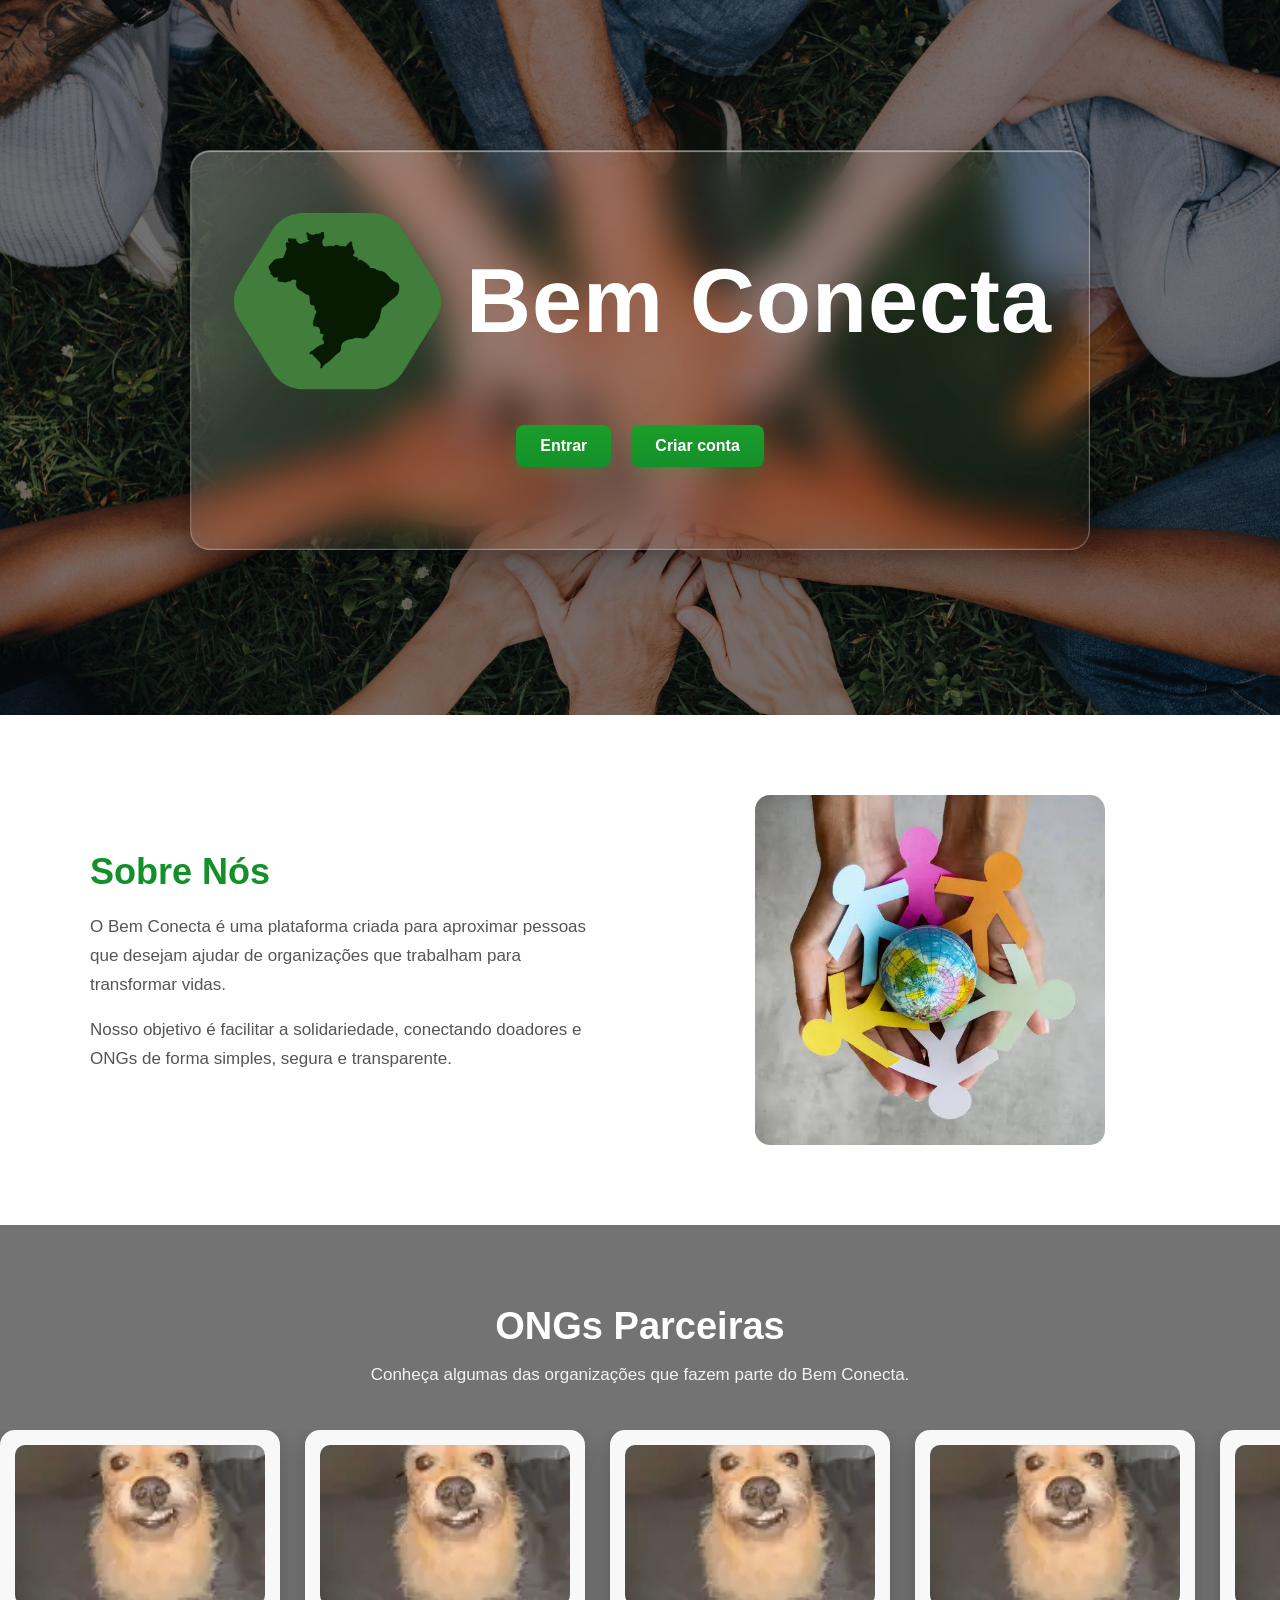
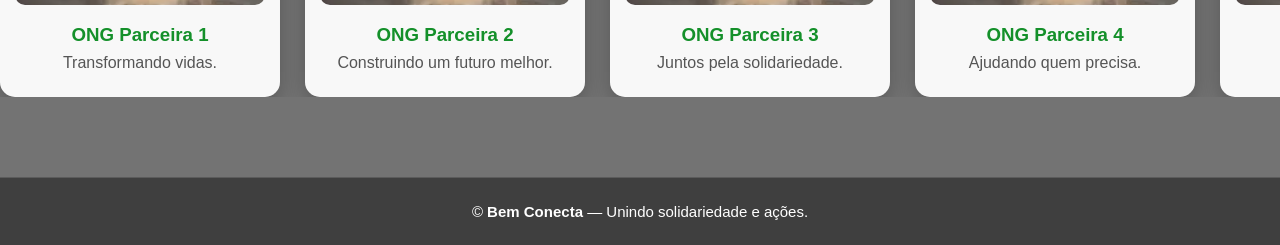
==== index.html @ 9c5274de "mudancaDeVisualEResponsibilidadeDoSistema" ====
<!DOCTYPE html>
<html lang="pt-BR">
<head>
    <meta charset="UTF-8">
    <meta name="viewport" content="width=device-width, initial-scale=1.0">
    <title>Bem Conecta</title>
    <link rel="stylesheet" href="css/style.css">
</head>
<body>
    <header>
    </header>

    <main class="hero">

    <div class="mouse-light"></div>

        <div class="hero-card">
            <div class="logo-section">
                <img src="img/jpg/Logo_Bem_Conecta2.png" alt="Logo Bem Conecta" loading="lazy">
                <span>Bem Conecta</span>
            </div>
        </div>

        <div class="cta">
            <a href="html/login.html" class="btn-primary">Entrar</a>
            <a href="html/cadastro.html" class="btn-secondary">Criar conta</a>
        </div>

    </main>

    <section class="sobre-nos">
        <div class="sobre-container">
            <div class="sobre-texto">
                <h2>Sobre Nós</h2>
                <p>
                    O Bem Conecta é uma plataforma criada para aproximar pessoas
                    que desejam ajudar de organizações que trabalham para
                    transformar vidas.
                </p>
                <p>
                    Nosso objetivo é facilitar a solidariedade, conectando
                    doadores e ONGs de forma simples, segura e transparente.
                </p>
            </div>

            <div class="sobre-imagem">
                <img src="img/images.webp" alt="Sobre o Bem Conecta" loading="lazy">
            </div>
        </div>
    </section>

    <section class="ongs-parceiras">
        <div class="ongs-overlay"></div>

        <div class="ongs-conteudo">
            <h2>ONGs Parceiras</h2>
            <p>Conheça algumas das organizações que fazem parte do Bem Conecta.</p>

            <div class="ongs-carrossel">
                <div class="ongs-track">

                    <div class="ong-card">
                        <img src="img/OIP.webp" alt="ONG Parceira 1" loading="lazy">
                        <h3>ONG Parceira 1</h3>
                        <p>Transformando vidas.</p>
                    </div>

                    <div class="ong-card">
                        <img src="img/OIP.webp" alt="ONG Parceira 2" loading="lazy">
                        <h3>ONG Parceira 2</h3>
                        <p>Construindo um futuro melhor.</p>
                    </div>

                    <div class="ong-card">
                        <img src="img/OIP.webp" alt="ONG Parceira 3" loading="lazy">
                        <h3>ONG Parceira 3</h3>
                        <p>Juntos pela solidariedade.</p>
                    </div>

                    <div class="ong-card">
                        <img src="img/OIP.webp" alt="ONG Parceira 4" loading="lazy">
                        <h3>ONG Parceira 4</h3>
                        <p>Ajudando quem precisa.</p>
                    </div>

                    <!-- Repetição para o movimento contínuo -->

                    <div class="ong-card">
                        <img src="img/OIP.webp" alt="ONG Parceira 1" loading="lazy">
                        <h3>ONG Parceira 1</h3>
                        <p>Transformando vidas.</p>
                    </div>

                    <div class="ong-card">
                        <img src="img/OIP.webp" alt="ONG Parceira 2" loading="lazy">
                        <h3>ONG Parceira 2</h3>
                        <p>Construindo um futuro melhor.</p>
                    </div>

                    <div class="ong-card">
                        <img src="img/OIP.webp" alt="ONG Parceira 3" loading="lazy">
                        <h3>ONG Parceira 3</h3>
                        <p>Juntos pela solidariedade.</p>
                    </div>

                    <div class="ong-card">
                        <img src="img/OIP.webp" alt="ONG Parceira 4" loading="lazy">
                        <h3>ONG Parceira 4</h3>
                        <p>Ajudando quem precisa.</p>
                    </div>

                </div>
            </div>
        </div>

        <footer>
        <p>&copy; <strong>Bem Conecta</strong> — Unindo solidariedade e ações.</p>
        </footer>
    </section>

    <script>
        document.addEventListener("DOMContentLoaded", function () {
            const hero = document.querySelector(".hero");
            const light = document.querySelector(".mouse-light");

            let mouseX = -500;
            let mouseY = -500;

            let lightX = -500;
            let lightY = -500;

            hero.addEventListener("mousemove", function (event) {
                const rect = hero.getBoundingClientRect();

                mouseX = event.clientX - rect.left;
                mouseY = event.clientY - rect.top;
            });

            hero.addEventListener("mouseleave", function () {
                mouseX = -500;
                mouseY = -500;
            });

            function animateLight() {
                lightX += (mouseX - lightX) * 0.08;
                lightY += (mouseY - lightY) * 0.08;

                light.style.left = lightX + "px";
                light.style.top = lightY + "px";

                requestAnimationFrame(animateLight);
            }

            animateLight();
        });
    </script>
</body>
</html>
---- css/style.css ----
* {
	box-sizing: border-box;
}

body {
	font-family: Arial, Helvetica, sans-serif;
	margin: 0;
	padding: 0;
    min-height: 100%;
	background: transparent;
	background-image: linear-gradient(rgba(0,0,0,0.5), rgba(0,0,0,0.5)), url("../img/jpg/maosDadas.jpg");
	background-size: cover;
	background-position: center;
	background-repeat: no-repeat;
	min-height: 100vh;
	color: #fff;
    background-attachment: fixed;
}

/* Centraliza div*/
.container,
.hero-inner,
.cadastro-card,
.login-card,
.cadastro-container,
.login-container,
main {
    margin-left: auto;
    margin-right: auto;
}

.logo-section {
	margin: 0 auto; 
}

.logo-section span {
    font-size: 1.5em;
    font-weight: bold;
    letter-spacing: 1px;
    color: #fff;
}

/* Hero */
.hero {
    position: relative;
    overflow: hidden;

    width: 900px;
    max-width: calc(100% - 40px);
    min-height: 400px;

    margin: 150px auto 0;
    padding: 40px 32px;

    background:
        linear-gradient(
            135deg,
            rgba(255, 255, 255, 0.12),
            rgba(255, 255, 255, 0.05) 45%,
            rgba(255, 255, 255, 0.02)
        );

    backdrop-filter:
        blur(20px)
        saturate(180%)
        brightness(110%);

    -webkit-backdrop-filter:
        blur(20px)
        saturate(180%)
        brightness(110%);

    border: 1px solid rgba(255, 255, 255, 0.28);
    border-radius: 20px;

    box-shadow:
        0 20px 50px rgba(0, 0, 0, 0.25),
        0 5px 15px rgba(0, 0, 0, 0.12),
        inset 0 1px 1px rgba(255, 255, 255, 0.5),
        inset 0 -1px 1px rgba(255, 255, 255, 0.08);

    color: #fff;

    animation: heroEntrada 2s cubic-bezier(0.22, 1, 0.36, 1) forwards;
}

.hero::after {
    content: "";
    position: absolute;
    inset: 0;

    background:
        linear-gradient(
            120deg,
            rgba(255, 255, 255, 0.18) 0%,
            rgba(255, 255, 255, 0.05) 20%,
            transparent 40%
        );

    pointer-events: none;
    z-index: 1;
}

.hero-inner {
	max-width: 980px;
	width: 100%;
	display: flex;
	flex-direction: column;
	align-items: center;
	gap: 18px;
}

/* Logo principal (imagem + texto) */
.hero .logo-section {
	display: flex;
	flex-direction: row; 
	align-items: center;
	gap: 18px;
	justify-content: center;
    font-size: 60px; /*Tamanho da fonte, Bem Conecta*/
}

/* Tamanho da logo */
.hero .logo-section img {
	height: 220px;
	width: auto;
	max-width: 220px; 
}

.hero .logo-info {
	display: flex;
	flex-direction: column;
	align-items: flex-start; /* texto alinhado à esquerda ao lado da logo */
	gap: 8px;
}

.hero .logo-section .logo-text {
	font-size: 3.0em; /* escrita bem grande conforme pedido */
	font-weight: 900;
	letter-spacing: 1px;
	color: #ffffff;
	margin: 0;
	line-height: 1;
}

.hero .tagline {
	color: rgba(255,255,255,0.92);
	font-size: 1.05em;
	margin-top: 2px;
	max-width: 560px;
}

.hero-card {
    opacity: 0;
    animation: aparecerConteudo 0.8s ease forwards;
    animation-delay: 0.5s;
}

/* Centraliza a div .cta (contêiner dos botões) abaixo do título dentro do hero */
.hero .cta {
	display: flex;
	justify-content: center;
	align-items: center;
	width: 100%;
	margin-top: 14px;
    gap: 20px;

    opacity: 0;
    animation: aparecerConteudo 0.8s ease forwards;
    animation-delay: 0.8s;
}

.hero .cta-group a,
.hero .cta-group button {
	display: inline-block;
	text-decoration: none;
	text-align: center;
	padding: 12px 26px;
	border-radius: 10px;
	font-weight: 800;
	font-size: 1.05em; /* tamanho médio */
	cursor: pointer;
	border: none;
	transition: transform .12s ease, box-shadow .12s ease, background .12s ease;
}

.btn-primary,
.btn-secondary {
    display: inline-block;
    padding: 12px 24px;
    font-size: 16px;
    font-weight: 600;
    color: #fff;
    background: linear-gradient(180deg, #1b9e2a, #14902a);
    border: none;
    border-radius: 8px;
    text-decoration: none;
    cursor: pointer;
    transition: 0.2s ease;
    box-shadow: 0 5px 15px rgba(27, 158, 42, 0.2);
}

.btn-primary:hover,
.btn-secondary:hover {
    background: linear-gradient(180deg, #20b832, #178f25);
    transform: translateY(-2px);
    box-shadow: 0 7px 18px rgba(27, 158, 42, 0.3);
}

.btn-primary:active,
.btn-secondary:active {
    transform: translateY(0);
}
/* Quando houver botões lado a lado, usar esta classe
   (mantemos vertical por padrão conforme pedido) */
.cta-row {
	display: flex;
	gap: 12px;
	justify-content: center;
}

.sobre-nos {
    width: 100%;
    background: #ffffff;
    color: #222;
    padding: 80px 20px;
    margin-top: 165px;
}

.sobre-container {
    max-width: 1100px;
    margin: 0 auto;
    display: flex;
    align-items: center;
    justify-content: space-between;
    gap: 60px;
}

.sobre-texto {
    flex: 1;
}

.sobre-texto h2 {
    font-size: 36px;
    color: #14902a;
    margin: 0 0 20px;
}

.sobre-texto p {
    font-size: 17px;
    line-height: 1.7;
    color: #555;
    margin-bottom: 15px;
}

.sobre-imagem {
    flex: 1;
}

.sobre-imagem img {
    width: 100%;
    max-width: 350px;
    border-radius: 15px;
    display: block;
    margin: 0 auto;
}

.ongs-parceiras {
    position: relative;
    width: 100%;
    min-height: 200px;
    padding: 80px 0;
    background-image: url("../img/jpg/ONG.jpg");
    background-size: cover;
    background-position: center;
    background-attachment: fixed;
    overflow: hidden;
}

.ongs-overlay {
    position: absolute;
    inset: 0;
    background: rgba(0, 0, 0, 0.55);
}

.ongs-conteudo {
    position: relative;
    z-index: 2;
    text-align: center;
}

.ongs-conteudo h2 {
    margin: 0 0 15px;
    font-size: 38px;
    color: #fff;
}

.ongs-conteudo > p {
    margin-bottom: 45px;
    font-size: 17px;
    color: rgba(255,255,255,0.9);
}

.ongs-carrossel {
    width: 100%;
    overflow: hidden;
}

.ongs-track {
    display: flex;
    width: max-content;
    gap: 25px;
    animation: deslizar-ongs 35s linear infinite;
}

.ong-card {
    width: 280px;
    min-width: 280px;
    background: rgba(255,255,255,0.95);
    border-radius: 15px;
    padding: 15px;
    color: #222;
    box-shadow: 0 8px 25px rgba(0,0,0,0.25);
}

.ong-card img {
    width: 100%;
    height: 160px;
    object-fit: cover;
    border-radius: 10px;
}

.ong-card h3 {
    margin: 15px 0 8px;
    color: #14902a;
}

.ong-card p {
    margin: 0 0 10px;
    color: #555;
}

.ongs-parceiras {
    padding: 80px 0 0 0;
}

footer {
    position: relative;
    z-index: 2;
    width: 100%;
    margin: 80px 0 0 0;
    padding: 25px 20px;
    background: rgba(0, 0, 0, 0.45);
    color: #fff;
    text-align: center;
    border-top: 1px solid rgba(255,255,255,0.15);
}

footer p {
    margin: 0;
    font-size: 15px;
}

.hero-card,
.hero .cta {
    position: relative;
    z-index: 2;
}

.mouse-light {
    position: absolute;
    width: 300px;
    height: 300px;
    border-radius: 50%;
    pointer-events: none;
    z-index: 0;

    background: radial-gradient(
        circle,
        rgba(27, 158, 42, 0.75) 0%,
        rgba(27, 158, 42, 0.45) 30%,
        rgba(27, 158, 42, 0.15) 55%,
        transparent 75%
    );

    transform: translate(-50%, -50%);
    left: -500px;
    top: -500px;
}

@keyframes aparecerConteudo {
    from {
        opacity: 0;
        transform: translateY(25px);
    }

    to {
        opacity: 1;
        transform: translateY(0);
    }
}

@keyframes heroEntrada {
    0% {
        opacity: 0;
        transform: translateY(-150px) scale(0.8);
    }

    60% {
        opacity: 1;
        transform: translateY(15px) scale(1.03);
    }

    100% {
        opacity: 1;
        transform: translateY(0) scale(1);
    }
}

@keyframes deslizar-ongs {
    from {
        transform: translateX(0);
    }

    to {
        transform: translateX(-50%);
    }
}

/* Responsividade */
@media (max-width: 900px) {
	.hero .logo-section img { height: 94px; }
	.hero .logo-section .logo-text { font-size: 2.2em; }
	.hero .cta-group { gap: 10px; }
}

@media (max-width: 480px) {
	.hero { padding: 28px 14px; }
	.hero .logo-section { flex-direction: column; gap: 10px; }
	.hero .logo-section img { height: 80px; }
	.hero .logo-section .logo-text { font-size: 1.6em; text-align: center; }
	.hero .logo-info { align-items: center; }
	.hero .cta-group { flex-direction: column; width: 100%; align-items: stretch; }
	.hero .cta-group a, .hero .cta-group button { font-size: 1.0em; padding: 12px; width: 100%; }
}

@media (max-width: 700px) {
    .sobre-container {
        flex-direction: column;
        gap: 30px;
    }

    .sobre-texto h2 {
        font-size: 30px;
    }

    .sobre-texto p {
        font-size: 16px;
    }

    .sobre-imagem img {
        max-width: 100%;
    }
}
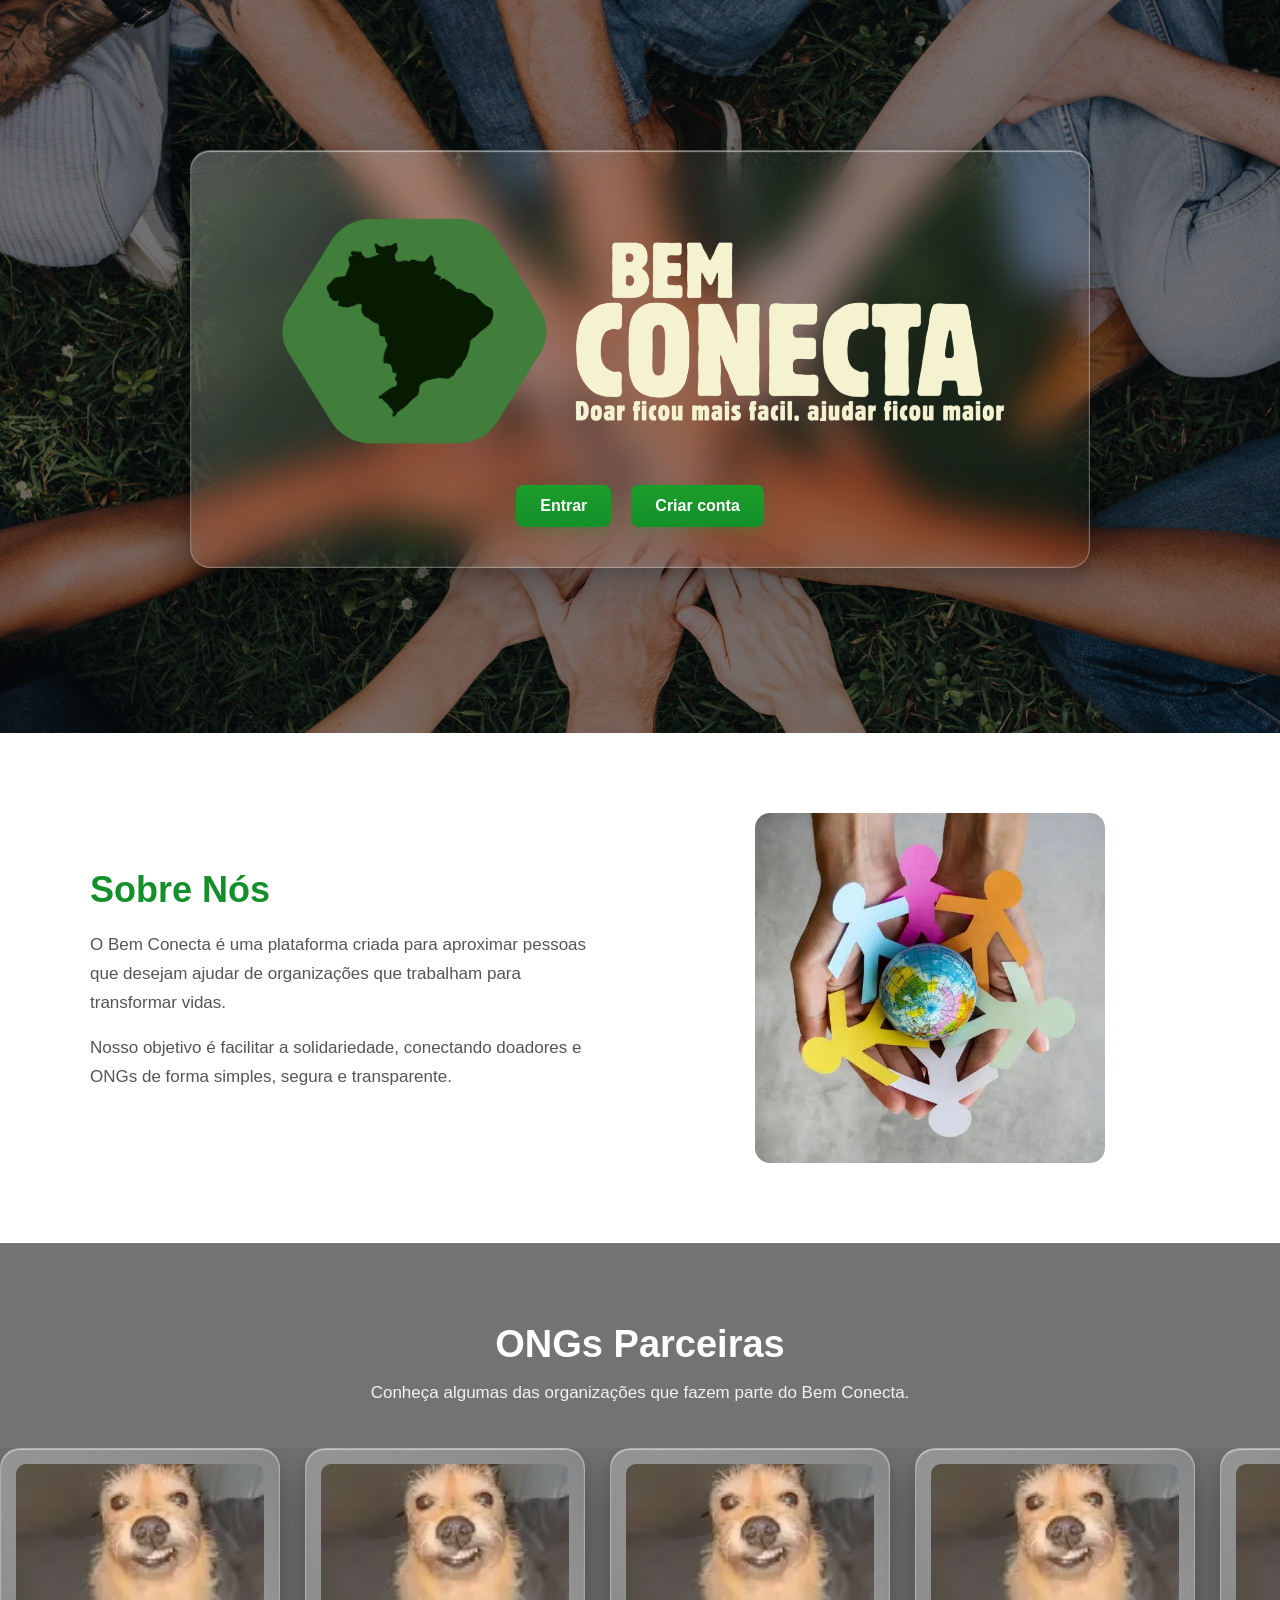
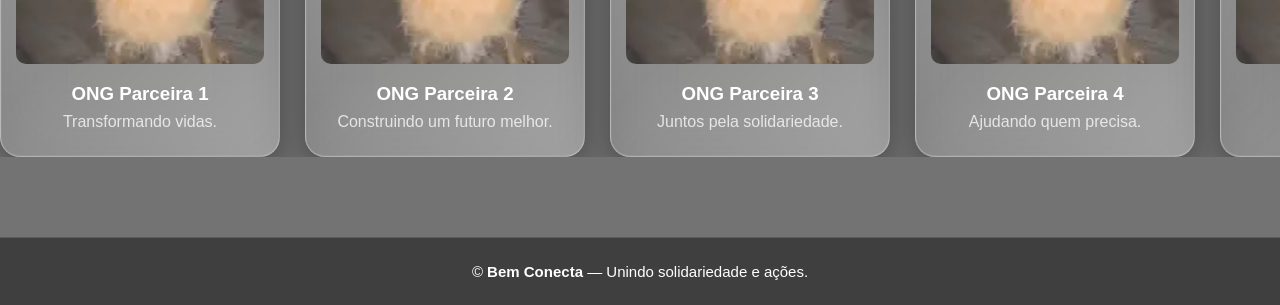
==== commit 78cba591: "finalizacaoVisualIndexCadastroELogin" ====
--- a/index.html
+++ b/index.html
@@ -17,7 +17,7 @@
         <div class="hero-card">
             <div class="logo-section">
                 <img src="img/jpg/Logo_Bem_Conecta2.png" alt="Logo Bem Conecta" loading="lazy">
-                <span>Bem Conecta</span>
+                <img src="img/doarMaior.png" alt="" class="imagem-doar">
             </div>
         </div>
 
@@ -28,7 +28,7 @@
 
     </main>
 
-    <section class="sobre-nos">
+    <section class="sobre-nos" id="sobre">
         <div class="sobre-container">
             <div class="sobre-texto">
                 <h2>Sobre Nós</h2>
@@ -117,42 +117,8 @@
         <p>&copy; <strong>Bem Conecta</strong> — Unindo solidariedade e ações.</p>
         </footer>
     </section>
-
-    <script>
-        document.addEventListener("DOMContentLoaded", function () {
-            const hero = document.querySelector(".hero");
-            const light = document.querySelector(".mouse-light");
-
-            let mouseX = -500;
-            let mouseY = -500;
-
-            let lightX = -500;
-            let lightY = -500;
-
-            hero.addEventListener("mousemove", function (event) {
-                const rect = hero.getBoundingClientRect();
-
-                mouseX = event.clientX - rect.left;
-                mouseY = event.clientY - rect.top;
-            });
-
-            hero.addEventListener("mouseleave", function () {
-                mouseX = -500;
-                mouseY = -500;
-            });
-
-            function animateLight() {
-                lightX += (mouseX - lightX) * 0.08;
-                lightY += (mouseY - lightY) * 0.08;
-
-                light.style.left = lightX + "px";
-                light.style.top = lightY + "px";
-
-                requestAnimationFrame(animateLight);
-            }
-
-            animateLight();
-        });
-    </script>
+    
+    <!-- Animação da luz-->
+    <script src="js/index.js"></script>
 </body>
 </html>
--- a/css/style.css
+++ b/css/style.css
@@ -1,6 +1,10 @@
 
 * {
 	box-sizing: border-box;
+}
+
+html {
+    scroll-behavior: smooth;
 }
 
 body {
@@ -25,13 +29,13 @@
 .login-card,
 .cadastro-container,
 .login-container,
-main {
+main{
     margin-left: auto;
     margin-right: auto;
 }
 
 .logo-section {
-	margin: 0 auto; 
+	margin: auto; 
 }
 
 .logo-section span {
@@ -111,21 +115,25 @@
 	gap: 18px;
 }
 
-/* Logo principal (imagem + texto) */
 .hero .logo-section {
 	display: flex;
 	flex-direction: row; 
 	align-items: center;
 	gap: 18px;
 	justify-content: center;
-    font-size: 60px; /*Tamanho da fonte, Bem Conecta*/
+}
+
+.hero .logo-section .imagem-doar {
+    height: 180px;
+    width: auto;
+    max-width: none;
 }
 
 /* Tamanho da logo */
 .hero .logo-section img {
-	height: 220px;
+	height: 280px;
 	width: auto;
-	max-width: 220px; 
+	max-width: 300px; 
 }
 
 .hero .logo-info {
@@ -271,7 +279,7 @@
     width: 100%;
     min-height: 200px;
     padding: 80px 0;
-    background-image: url("../img/jpg/ONG.jpg");
+    background-image: url("../img/jpg/voluntarios.jpg");
     background-size: cover;
     background-position: center;
     background-attachment: fixed;
@@ -311,34 +319,60 @@
     display: flex;
     width: max-content;
     gap: 25px;
-    animation: deslizar-ongs 35s linear infinite;
+    animation: deslizar-ongs 100s linear infinite;
+    will-change: transform;
 }
 
 .ong-card {
     width: 280px;
     min-width: 280px;
-    background: rgba(255,255,255,0.95);
-    border-radius: 15px;
     padding: 15px;
-    color: #222;
-    box-shadow: 0 8px 25px rgba(0,0,0,0.25);
+    background:
+        linear-gradient(
+            135deg,
+            rgba(255, 255, 255, 0.22),
+            rgba(255, 255, 255, 0.12) 45%,
+            rgba(255, 255, 255, 0.3)
+        );
+
+    backdrop-filter:
+        blur(30px)
+        saturate(180%)
+        brightness(110%);
+
+    -webkit-backdrop-filter:
+        blur(20px)
+        saturate(180%)
+        brightness(110%);
+
+    border: 1px solid rgba(255, 255, 255, 0.28);
+    border-radius: 20px;
+
+    box-shadow:
+        0 20px 50px rgba(0, 0, 0, 0.25),
+        0 5px 15px rgba(0, 0, 0, 0.12),
+        inset 0 1px 1px rgba(255, 255, 255, 0.5),
+        inset 0 -1px 1px rgba(255, 255, 255, 0.08);
+
+    color: #fff;
 }
 
 .ong-card img {
     width: 100%;
-    height: 160px;
+    height: 200px;
     object-fit: cover;
     border-radius: 10px;
 }
 
 .ong-card h3 {
     margin: 15px 0 8px;
-    color: #14902a;
+    color: #fff;
+    border-color: #fff;
 }
 
 .ong-card p {
     margin: 0 0 10px;
-    color: #555;
+    color: #ffffffc2;
 }
 
 .ongs-parceiras {
@@ -424,7 +458,7 @@
     }
 
     to {
-        transform: translateX(-50%);
+        transform: translateX(calc(-50% - 12.5px));
     }
 }
 
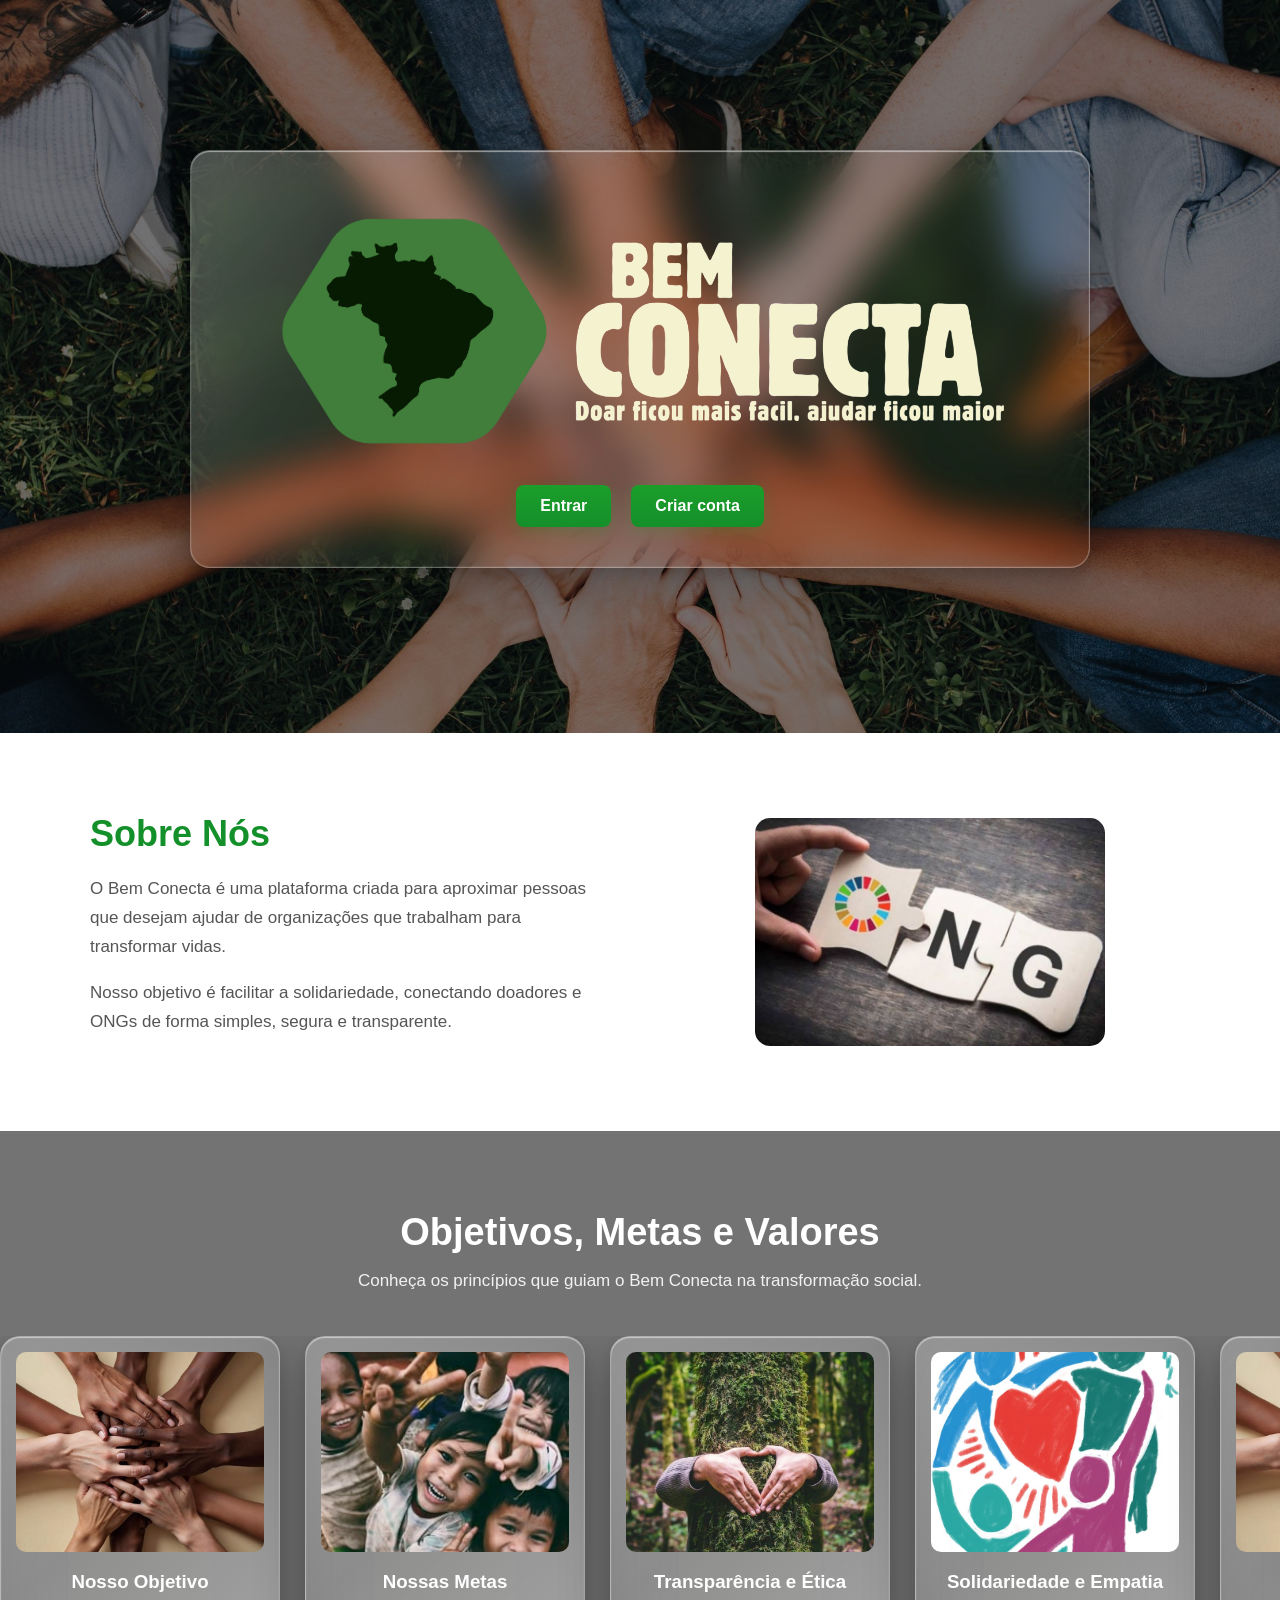
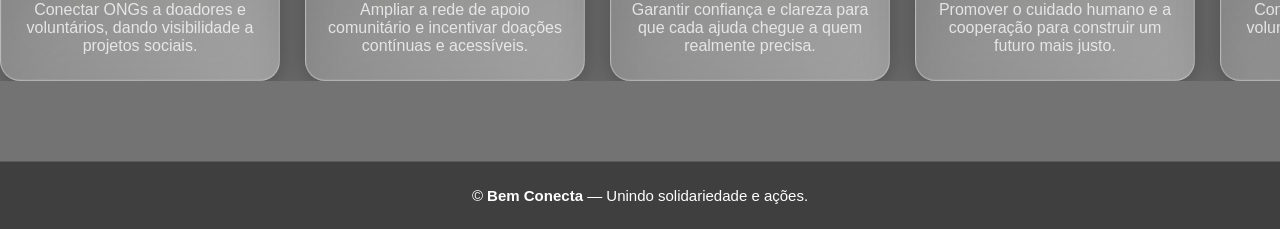
==== commit d8fb5660: "paginaInicialok" ====
--- a/index.html
+++ b/index.html
@@ -16,8 +16,8 @@
 
         <div class="hero-card">
             <div class="logo-section">
-                <img src="img/jpg/Logo_Bem_Conecta2.png" alt="Logo Bem Conecta" loading="lazy">
-                <img src="img/doarMaior.png" alt="" class="imagem-doar">
+                <img src="img/logo/logo.png" alt="Logo Bem Conecta" loading="lazy">
+                <img src="img/logo/escrita.png" alt="" class="imagem-doar">
             </div>
         </div>
 
@@ -44,7 +44,7 @@
             </div>
 
             <div class="sobre-imagem">
-                <img src="img/images.webp" alt="Sobre o Bem Conecta" loading="lazy">
+                <img src="img/jpg/ONG.jpg" alt="Sobre o Bem Conecta" loading="lazy">
             </div>
         </div>
     </section>
@@ -53,60 +53,60 @@
         <div class="ongs-overlay"></div>
 
         <div class="ongs-conteudo">
-            <h2>ONGs Parceiras</h2>
-            <p>Conheça algumas das organizações que fazem parte do Bem Conecta.</p>
+            <h2>Objetivos, Metas e Valores</h2>
+            <p>Conheça os princípios que guiam o Bem Conecta na transformação social.</p>
 
             <div class="ongs-carrossel">
                 <div class="ongs-track">
 
                     <div class="ong-card">
-                        <img src="img/OIP.webp" alt="ONG Parceira 1" loading="lazy">
-                        <h3>ONG Parceira 1</h3>
-                        <p>Transformando vidas.</p>
+                        <img src="img/jpg/img1.jpg" alt="Nosso Objetivo" loading="lazy">
+                        <h3>Nosso Objetivo</h3>
+                        <p>Conectar ONGs a doadores e voluntários, dando visibilidade a projetos sociais.</p>
                     </div>
 
                     <div class="ong-card">
-                        <img src="img/OIP.webp" alt="ONG Parceira 2" loading="lazy">
-                        <h3>ONG Parceira 2</h3>
-                        <p>Construindo um futuro melhor.</p>
+                        <img src="img/jpg/criancinhas.jpg" alt="Nossas Metas" loading="lazy">
+                        <h3>Nossas Metas</h3>
+                        <p>Ampliar a rede de apoio comunitário e incentivar doações contínuas e acessíveis.</p>
                     </div>
 
                     <div class="ong-card">
-                        <img src="img/OIP.webp" alt="ONG Parceira 3" loading="lazy">
-                        <h3>ONG Parceira 3</h3>
-                        <p>Juntos pela solidariedade.</p>
+                        <img src="img/jpg/img2.jpg" alt="Transparência e Ética" loading="lazy">
+                        <h3>Transparência e Ética</h3>
+                        <p>Garantir confiança e clareza para que cada ajuda chegue a quem realmente precisa.</p>
                     </div>
 
                     <div class="ong-card">
-                        <img src="img/OIP.webp" alt="ONG Parceira 4" loading="lazy">
-                        <h3>ONG Parceira 4</h3>
-                        <p>Ajudando quem precisa.</p>
+                        <img src="img/jpg/img3.jpg" alt="Solidariedade e Empatia" loading="lazy">
+                        <h3>Solidariedade e Empatia</h3>
+                        <p>Promover o cuidado humano e a cooperação para construir um futuro mais justo.</p>
                     </div>
 
                     <!-- Repetição para o movimento contínuo -->
 
                     <div class="ong-card">
-                        <img src="img/OIP.webp" alt="ONG Parceira 1" loading="lazy">
-                        <h3>ONG Parceira 1</h3>
-                        <p>Transformando vidas.</p>
+                        <img src="img/jpg/img1.jpg" alt="Nosso Objetivo" loading="lazy">
+                        <h3>Nosso Objetivo</h3>
+                        <p>Conectar ONGs a doadores e voluntários, dando visibilidade a projetos sociais.</p>
                     </div>
 
                     <div class="ong-card">
-                        <img src="img/OIP.webp" alt="ONG Parceira 2" loading="lazy">
-                        <h3>ONG Parceira 2</h3>
-                        <p>Construindo um futuro melhor.</p>
+                        <img src="img/jpg/criancinhas.jpg" alt="Nossas Metas" loading="lazy">
+                        <h3>Nossas Metas</h3>
+                        <p>Ampliar a rede de apoio comunitário e incentivar doações contínuas e acessíveis.</p>
                     </div>
 
                     <div class="ong-card">
-                        <img src="img/OIP.webp" alt="ONG Parceira 3" loading="lazy">
-                        <h3>ONG Parceira 3</h3>
-                        <p>Juntos pela solidariedade.</p>
+                        <img src="img/jpg/img2.jpg" alt="Transparência e Ética" loading="lazy">
+                        <h3>Transparência e Ética</h3>
+                        <p>Garantir confiança e clareza para que cada ajuda chegue a quem realmente precisa.</p>
                     </div>
 
                     <div class="ong-card">
-                        <img src="img/OIP.webp" alt="ONG Parceira 4" loading="lazy">
-                        <h3>ONG Parceira 4</h3>
-                        <p>Ajudando quem precisa.</p>
+                        <img src="img/jpg/img3.jpg" alt="Solidariedade e Empatia" loading="lazy">
+                        <h3>Solidariedade e Empatia</h3>
+                        <p>Promover o cuidado humano e a cooperação para construir um futuro mais justo.</p>
                     </div>
 
                 </div>
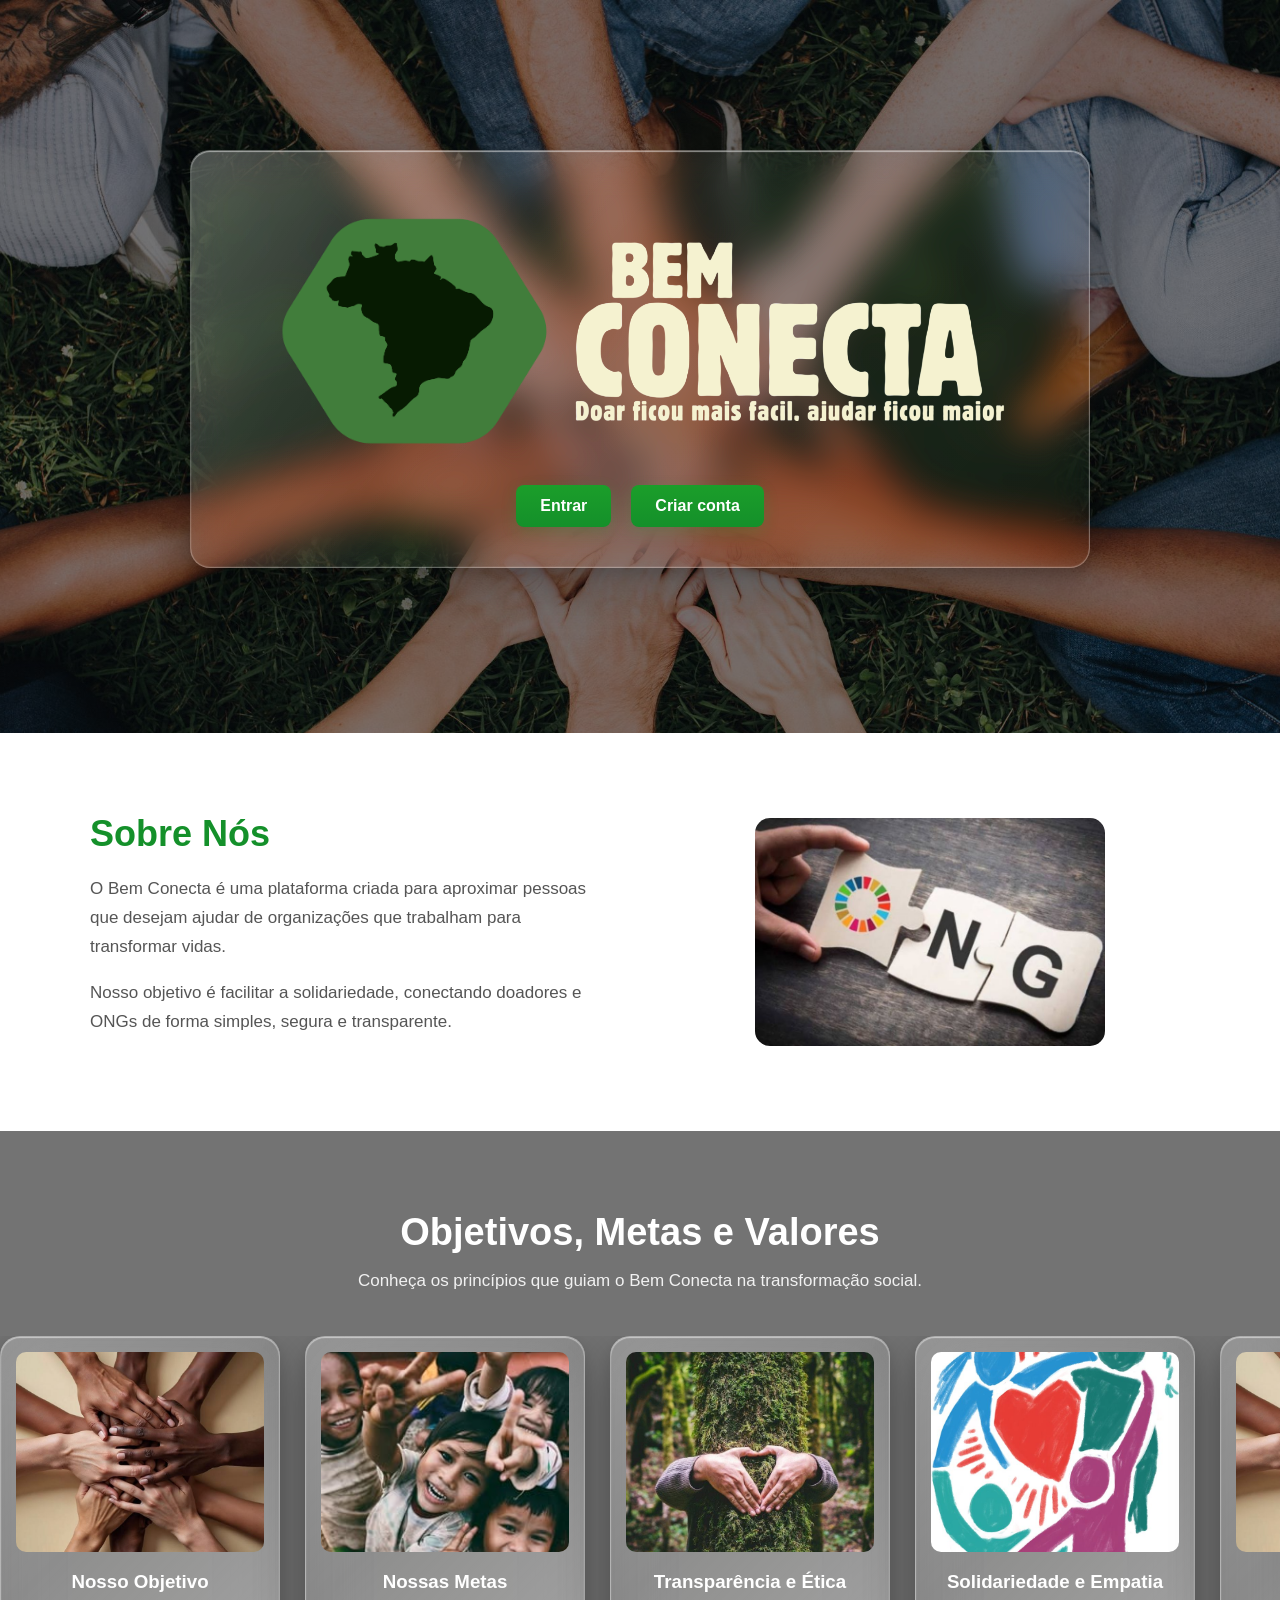
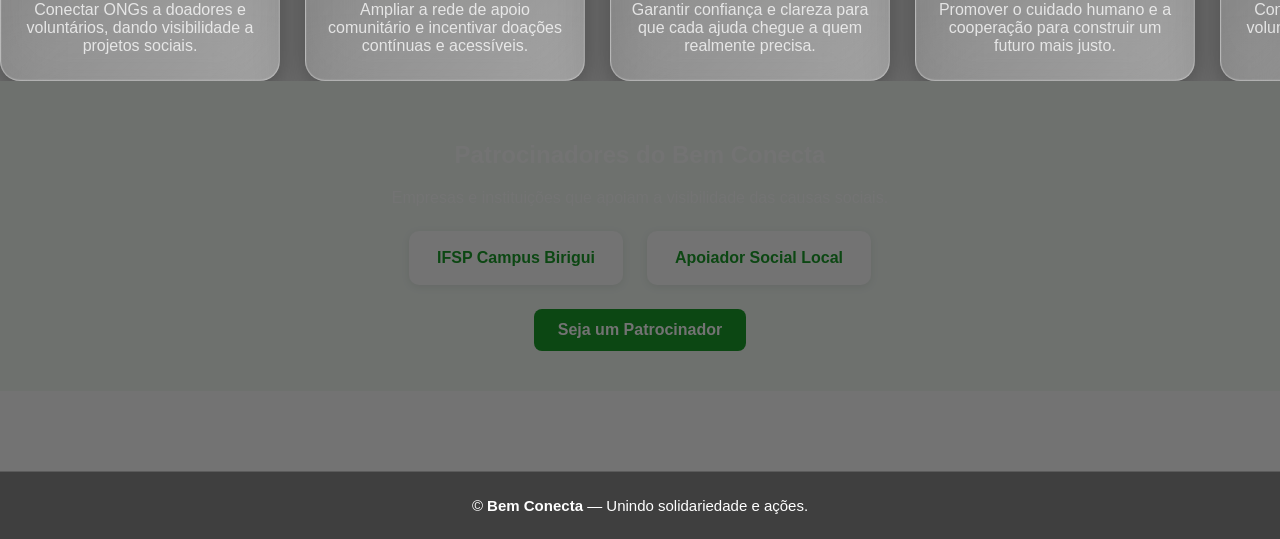
==== commit 8cd4ce95: "adicionandofeaturesquefaltam" ====
--- a/index.html
+++ b/index.html
@@ -113,6 +113,23 @@
             </div>
         </div>
 
+        <section style="padding: 40px 20px; text-align: center; background: #f4fbf5;">
+            <h2>Patrocinadores do Bem Conecta</h2>
+            <p>Empresas e instituições que apoiam a visibilidade das causas sociais.</p>
+            <div style="display: flex; justify-content: center; gap: 24px; flex-wrap: wrap; margin: 24px 0;">
+                <div style="background: #fff; padding: 18px 28px; border-radius: 10px; box-shadow: 0 2px 8px rgba(0,0,0,0.08); font-weight: bold; color: #1b9e2a;">
+                    IFSP Campus Birigui
+                </div>
+                <div style="background: #fff; padding: 18px 28px; border-radius: 10px; box-shadow: 0 2px 8px rgba(0,0,0,0.08); font-weight: bold; color: #1b9e2a;">
+                    Apoiador Social Local
+                </div>
+            </div>
+            <a href="mailto:contato@bemconecta.com.br?subject=Quero%20ser%20Patrocinador"
+            style="display: inline-block; padding: 12px 24px; background: #1b9e2a; color: #fff; border-radius: 8px; text-decoration: none; font-weight: bold;">
+                Seja um Patrocinador
+            </a>
+        </section>
+
         <footer>
         <p>&copy; <strong>Bem Conecta</strong> — Unindo solidariedade e ações.</p>
         </footer>
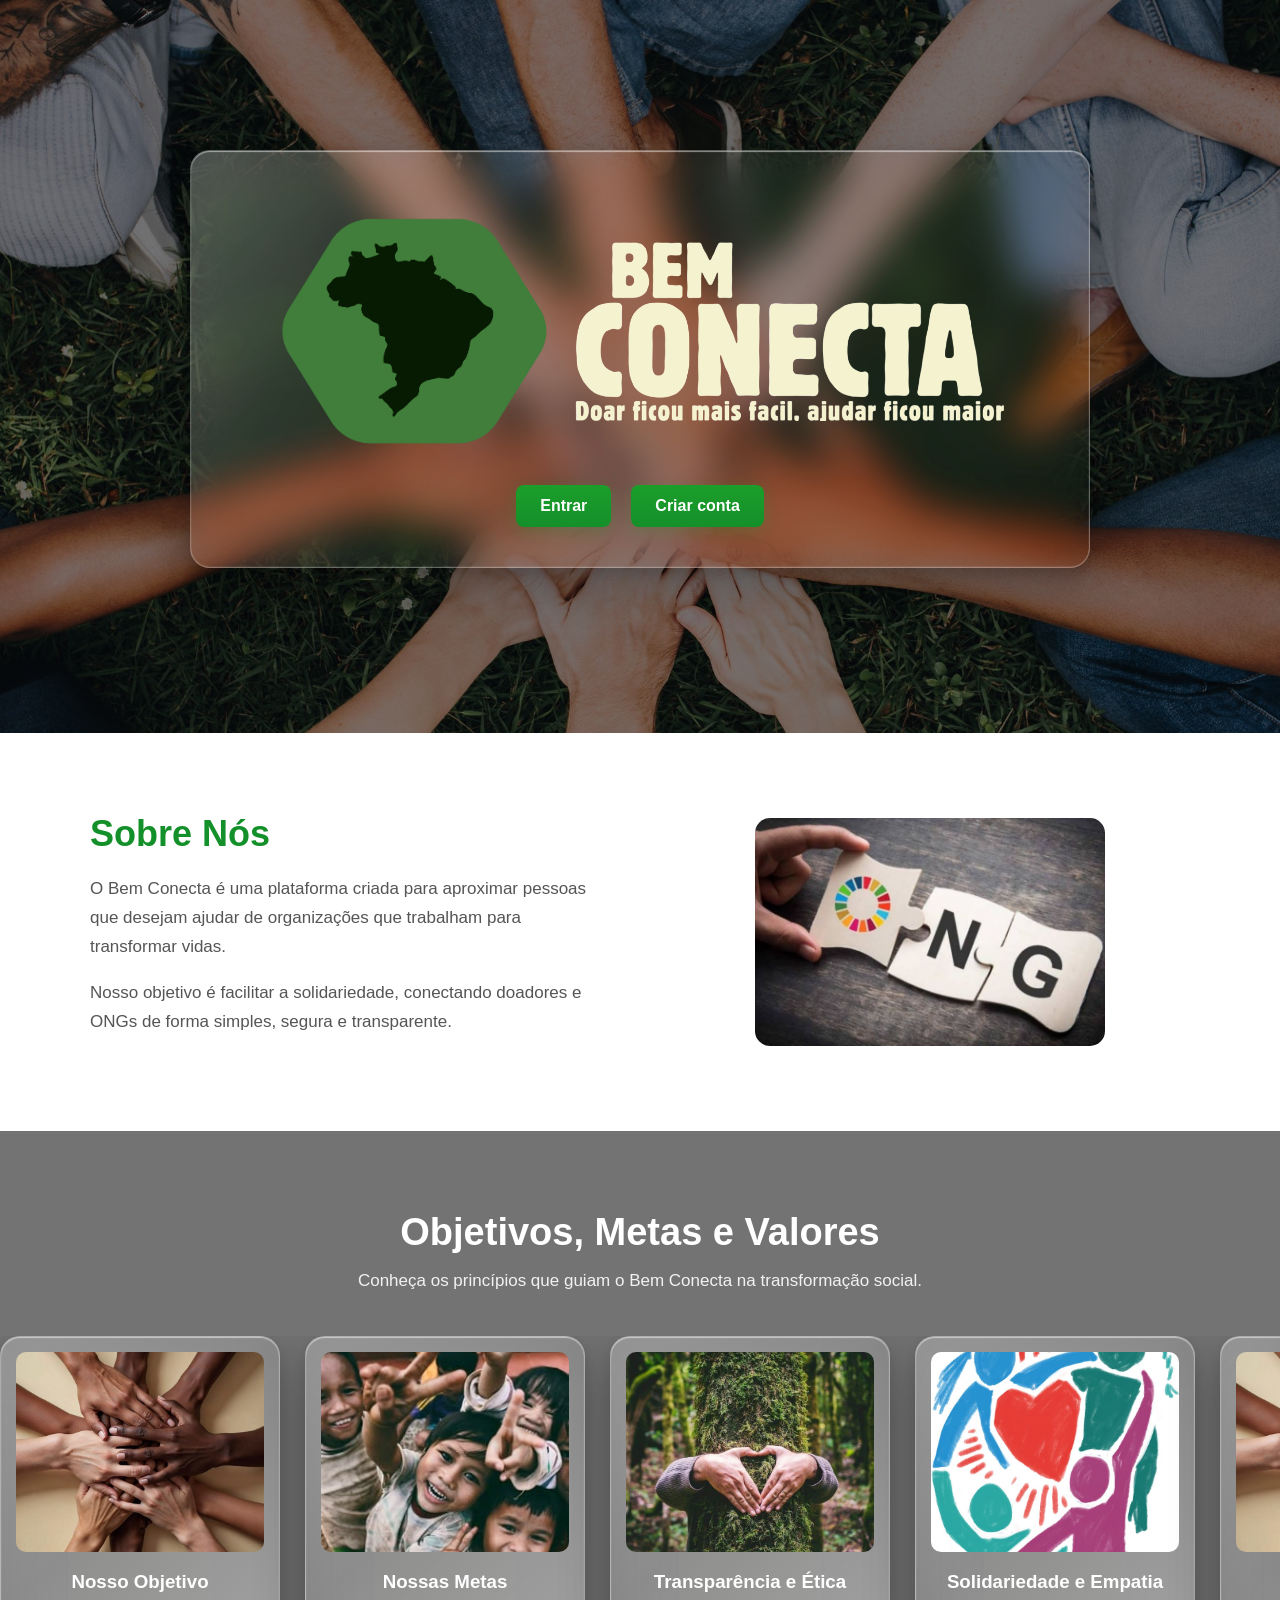
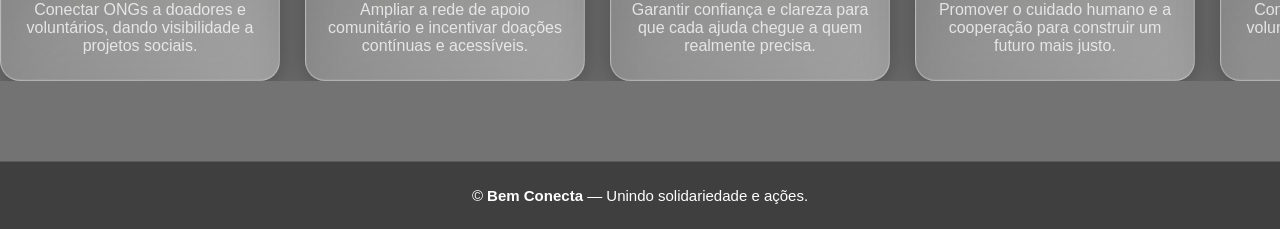
==== commit f41c33e1: "ok" ====
--- a/index.html
+++ b/index.html
@@ -113,23 +113,6 @@
             </div>
         </div>
 
-        <section style="padding: 40px 20px; text-align: center; background: #f4fbf5;">
-            <h2>Patrocinadores do Bem Conecta</h2>
-            <p>Empresas e instituições que apoiam a visibilidade das causas sociais.</p>
-            <div style="display: flex; justify-content: center; gap: 24px; flex-wrap: wrap; margin: 24px 0;">
-                <div style="background: #fff; padding: 18px 28px; border-radius: 10px; box-shadow: 0 2px 8px rgba(0,0,0,0.08); font-weight: bold; color: #1b9e2a;">
-                    IFSP Campus Birigui
-                </div>
-                <div style="background: #fff; padding: 18px 28px; border-radius: 10px; box-shadow: 0 2px 8px rgba(0,0,0,0.08); font-weight: bold; color: #1b9e2a;">
-                    Apoiador Social Local
-                </div>
-            </div>
-            <a href="mailto:contato@bemconecta.com.br?subject=Quero%20ser%20Patrocinador"
-            style="display: inline-block; padding: 12px 24px; background: #1b9e2a; color: #fff; border-radius: 8px; text-decoration: none; font-weight: bold;">
-                Seja um Patrocinador
-            </a>
-        </section>
-
         <footer>
         <p>&copy; <strong>Bem Conecta</strong> — Unindo solidariedade e ações.</p>
         </footer>
